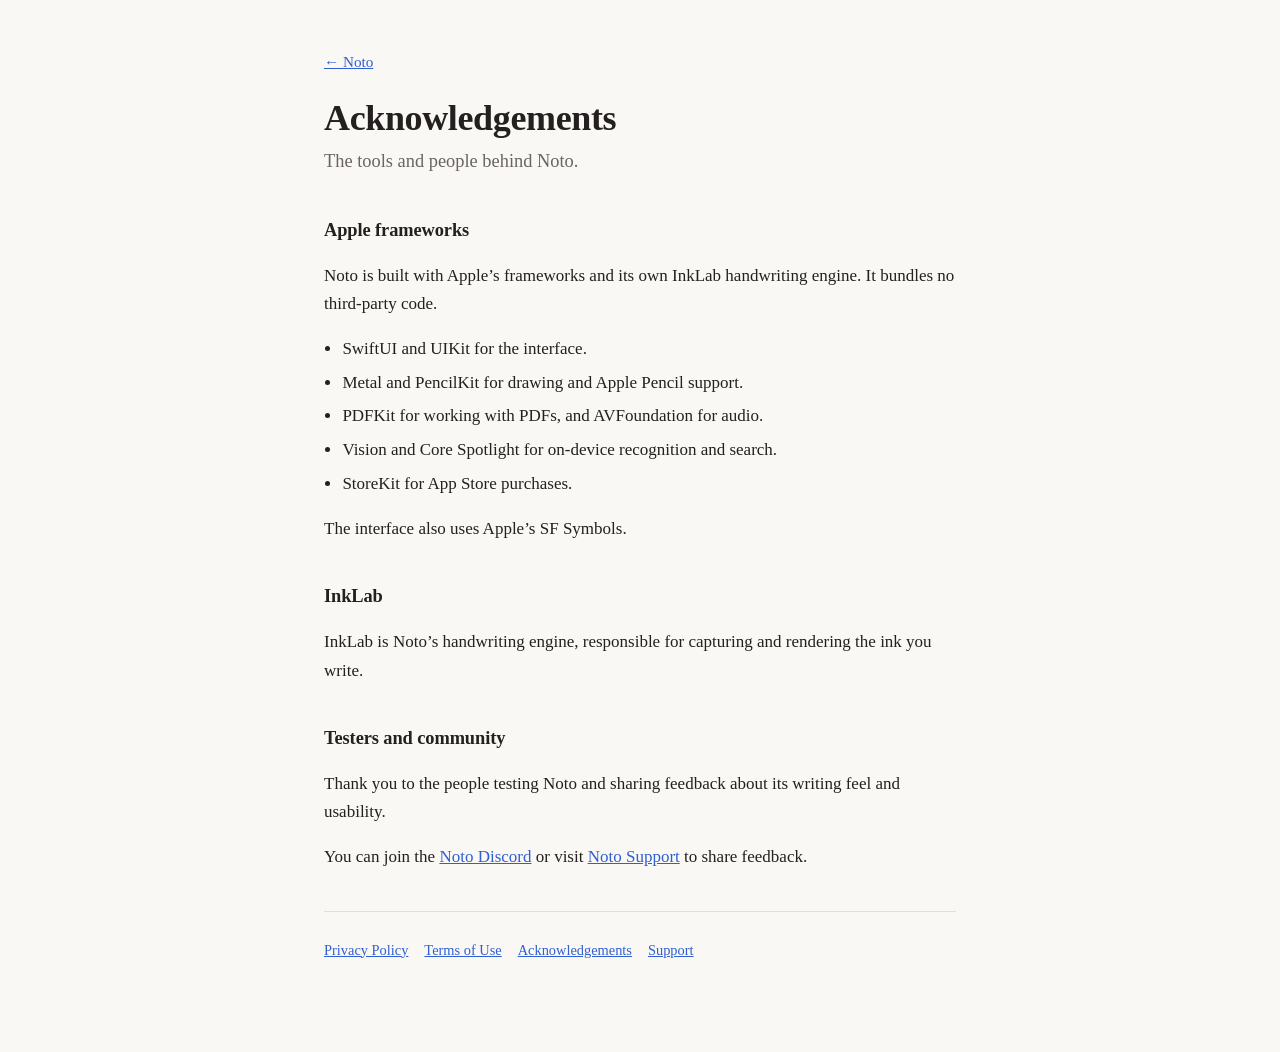
==== acknowledgements.html @ 8928feed "Host Terms and Acknowledgements for Noto About" ====
<!doctype html>
<html lang="en">
<head>
  <meta charset="utf-8">
  <meta name="viewport" content="width=device-width,initial-scale=1">
  <title>Noto — Acknowledgements</title>
  <link rel="stylesheet" href="style.css">
</head>
<body>
<main>
  <a class="back" href="index.html">&larr; Noto</a>
  <h1>Acknowledgements</h1>
  <p class="lede">The tools and people behind Noto.</p>

  <h2>Apple frameworks</h2>
  <p>Noto is built with Apple’s frameworks and its own InkLab handwriting engine. It bundles no third-party code.</p>
  <ul>
    <li>SwiftUI and UIKit for the interface.</li>
    <li>Metal and PencilKit for drawing and Apple Pencil support.</li>
    <li>PDFKit for working with PDFs, and AVFoundation for audio.</li>
    <li>Vision and Core Spotlight for on-device recognition and search.</li>
    <li>StoreKit for App Store purchases.</li>
  </ul>
  <p>The interface also uses Apple’s SF Symbols.</p>

  <h2>InkLab</h2>
  <p>InkLab is Noto’s handwriting engine, responsible for capturing and rendering the ink you write.</p>

  <h2>Testers and community</h2>
  <p>Thank you to the people testing Noto and sharing feedback about its writing feel and usability.</p>
  <p>You can join the <a href="https://discord.gg/qpwDsBKUA7">Noto Discord</a> or visit <a href="support.html">Noto Support</a> to share feedback.</p>

  <nav class="legal-links" aria-label="Legal and support">
    <a href="privacy.html">Privacy Policy</a>
    <a href="terms.html">Terms of Use</a>
    <a href="acknowledgements.html" aria-current="page">Acknowledgements</a>
    <a href="support.html">Support</a>
  </nav>
</main>
</body>
</html>
---- style.css ----
:root {
  --ink: #23201f;
  --muted: #6b6560;
  --paper: #faf8f4;
  --rule: #e4ded4;
  --accent: #2f5fd0;
}
* { box-sizing: border-box; }
body {
  margin: 0;
  background: var(--paper);
  color: var(--ink);
  font: 17px/1.65 ui-serif, Georgia, "Times New Roman", serif;
  -webkit-text-size-adjust: 100%;
}
main { max-width: 42rem; margin: 0 auto; padding: 3rem 1.25rem 5rem; }
h1 { font-size: 2.25rem; line-height: 1.15; margin: 0 0 .4rem; letter-spacing: -.01em; }
h2 { font-size: 1.15rem; margin: 2.4rem 0 .5rem; letter-spacing: -.005em; }
h3 { font-size: 1rem; margin: 1.6rem 0 .3rem; }
p, li { color: var(--ink); }
.lede { font-size: 1.15rem; color: var(--muted); margin: 0 0 2rem; }
.meta { color: var(--muted); font-size: .9rem; }
a { color: var(--accent); }
hr { border: 0; border-top: 1px solid var(--rule); margin: 2.5rem 0; }
ul { padding-left: 1.15rem; }
li { margin: .35rem 0; }
.cards { display: grid; gap: .75rem; margin-top: 1.5rem; }
.card {
  display: block; padding: 1rem 1.1rem; border: 1px solid var(--rule);
  border-radius: 12px; background: #fff; text-decoration: none; color: var(--ink);
}
.card strong { display: block; font-size: 1.05rem; }
.card span { color: var(--muted); font-size: .92rem; }
.back { display: inline-block; margin-bottom: 1.5rem; font-size: .95rem; }
.legal-links {
  display: flex; flex-wrap: wrap; gap: .5rem 1rem;
  margin-top: 2.5rem; padding-top: 1rem;
  border-top: 1px solid var(--rule); font-size: .9rem;
}
.legal-links a, .license-link {
  display: inline-flex; align-items: center; min-height: 44px;
}
@media (prefers-color-scheme: dark) {
  :root { --ink: #ece7e0; --muted: #a09991; --paper: #16140f; --rule: #35302a; --accent: #8fb0ff; }
  .card { background: #1e1b16; }
}
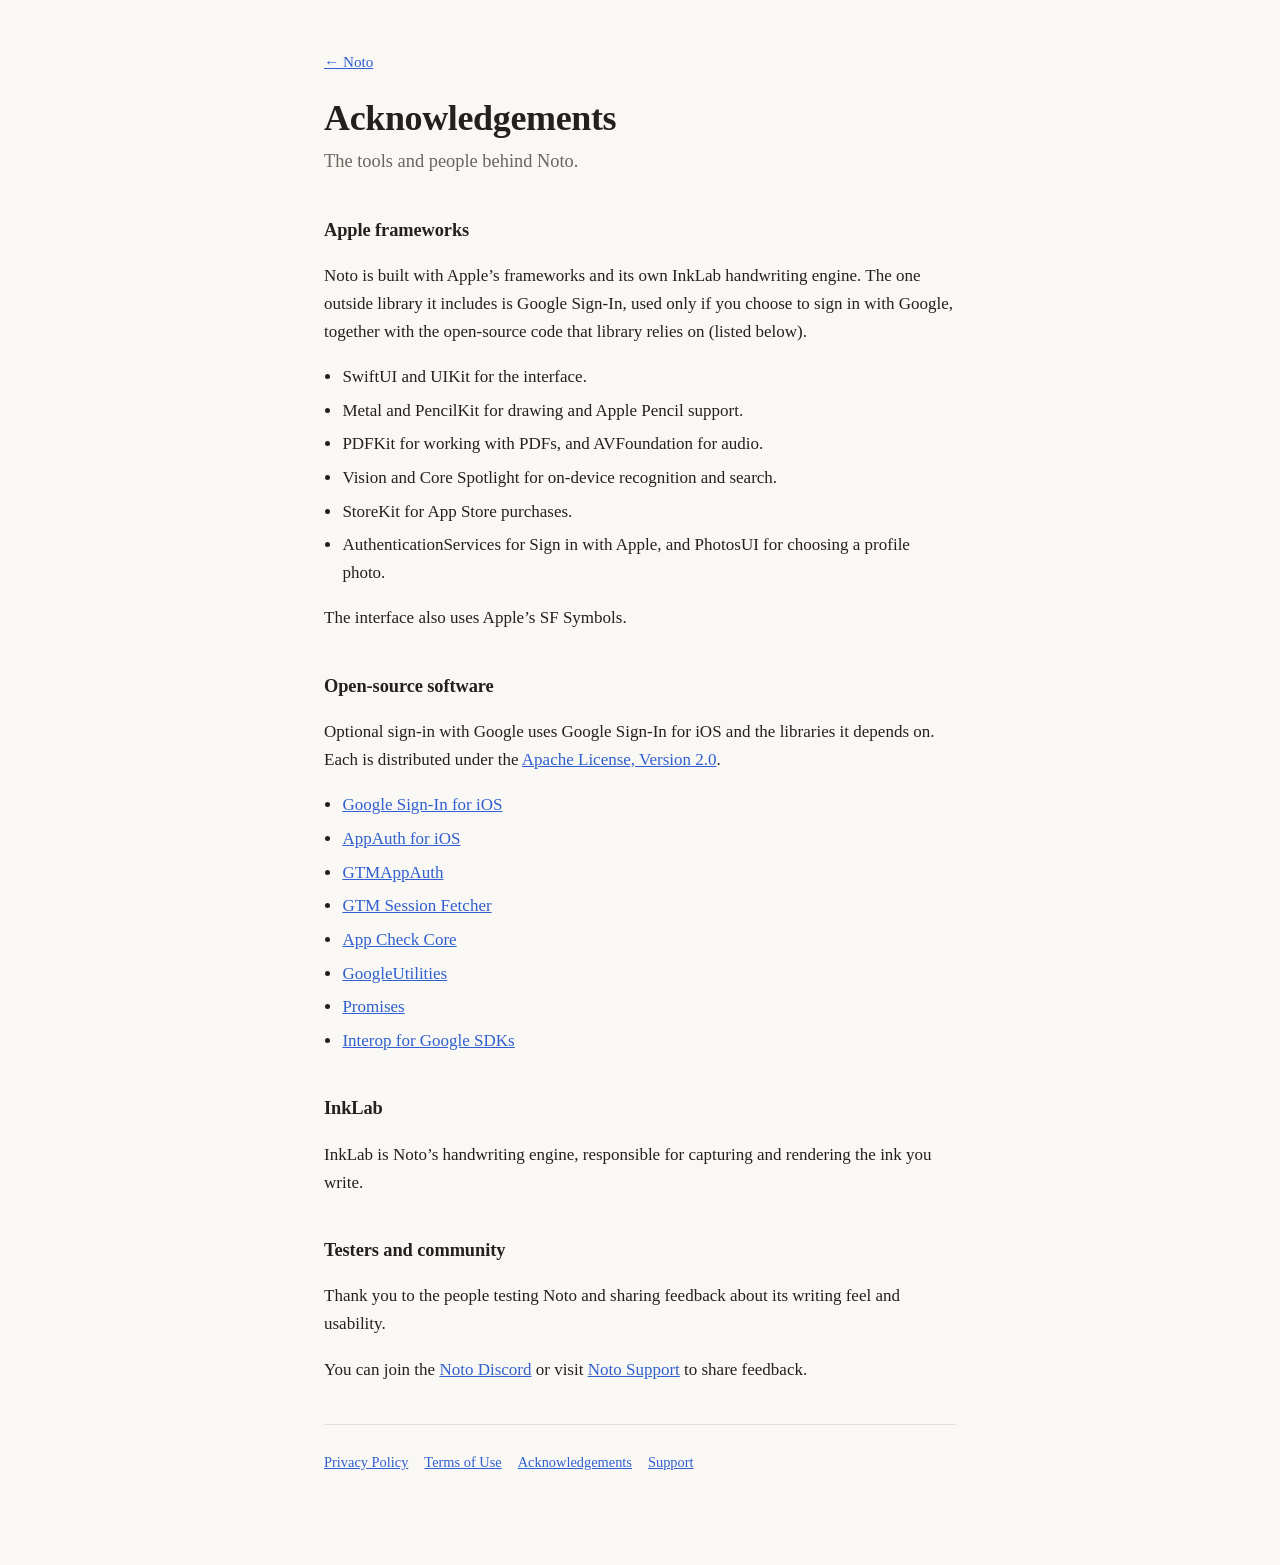
==== commit dcc60f7d: "privacy: optional Apple or Google sign-in, and the Google Sign-In credits Noto's account branch adds" ====
--- a/acknowledgements.html
+++ b/acknowledgements.html
@@ -13,15 +13,29 @@
   <p class="lede">The tools and people behind Noto.</p>
 
   <h2>Apple frameworks</h2>
-  <p>Noto is built with Apple’s frameworks and its own InkLab handwriting engine. It bundles no third-party code.</p>
+  <p>Noto is built with Apple’s frameworks and its own InkLab handwriting engine. The one outside library it includes is Google Sign-In, used only if you choose to sign in with Google, together with the open-source code that library relies on (listed below).</p>
   <ul>
     <li>SwiftUI and UIKit for the interface.</li>
     <li>Metal and PencilKit for drawing and Apple Pencil support.</li>
     <li>PDFKit for working with PDFs, and AVFoundation for audio.</li>
     <li>Vision and Core Spotlight for on-device recognition and search.</li>
     <li>StoreKit for App Store purchases.</li>
+    <li>AuthenticationServices for Sign in with Apple, and PhotosUI for choosing a profile photo.</li>
   </ul>
   <p>The interface also uses Apple’s SF Symbols.</p>
+
+  <h2>Open-source software</h2>
+  <p>Optional sign-in with Google uses Google Sign-In for iOS and the libraries it depends on. Each is distributed under the <a href="https://www.apache.org/licenses/LICENSE-2.0">Apache License, Version 2.0</a>.</p>
+  <ul>
+    <li><a href="https://github.com/google/GoogleSignIn-iOS">Google Sign-In for iOS</a></li>
+    <li><a href="https://github.com/openid/AppAuth-iOS">AppAuth for iOS</a></li>
+    <li><a href="https://github.com/google/GTMAppAuth">GTMAppAuth</a></li>
+    <li><a href="https://github.com/google/gtm-session-fetcher">GTM Session Fetcher</a></li>
+    <li><a href="https://github.com/google/app-check">App Check Core</a></li>
+    <li><a href="https://github.com/google/GoogleUtilities">GoogleUtilities</a></li>
+    <li><a href="https://github.com/google/promises">Promises</a></li>
+    <li><a href="https://github.com/google/interop-ios-for-google-sdks">Interop for Google SDKs</a></li>
+  </ul>
 
   <h2>InkLab</h2>
   <p>InkLab is Noto’s handwriting engine, responsible for capturing and rendering the ink you write.</p>
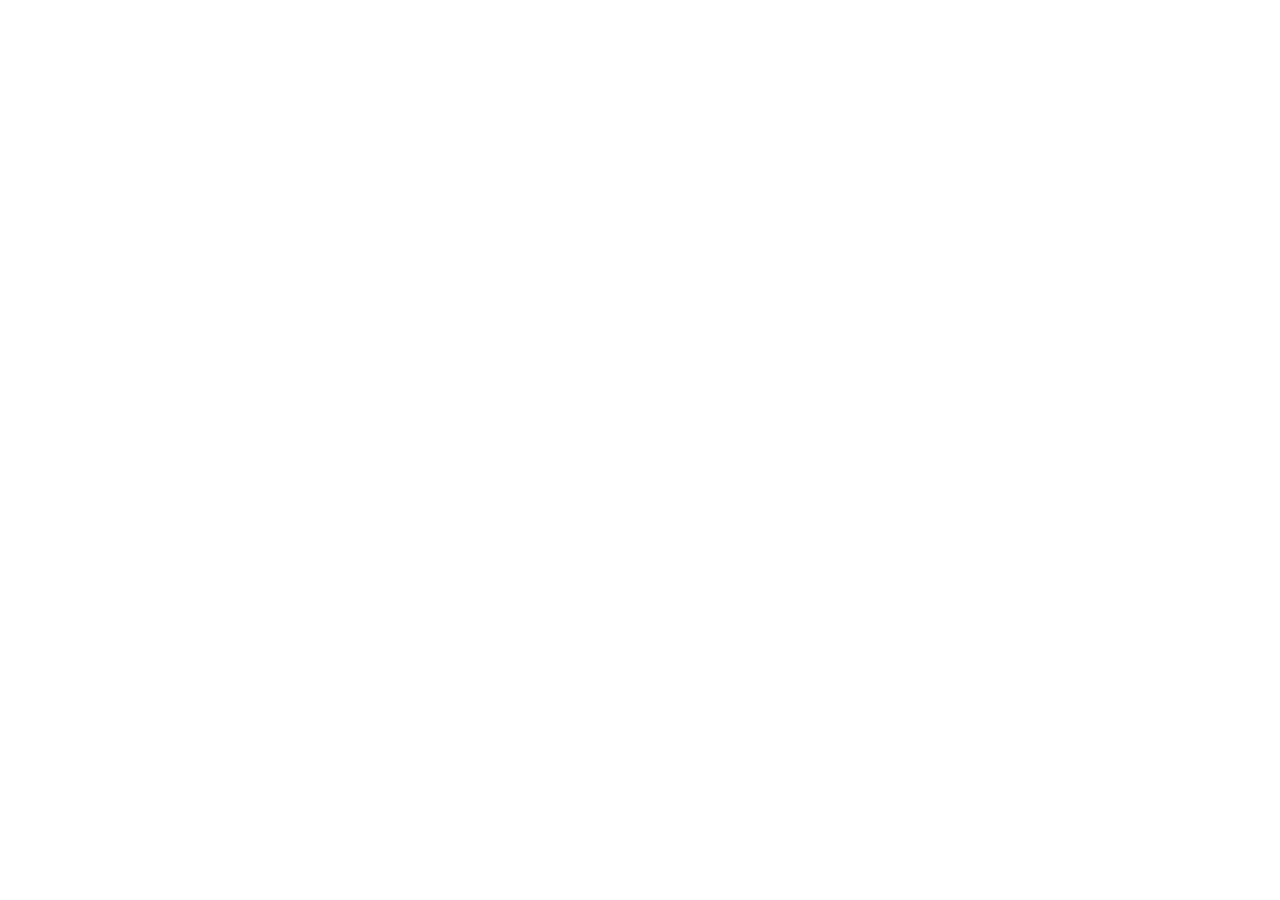
==== commit a9dd55c3: "Legal and support pages redirect to notonotes.com privacy.html, terms.html, acknowledgements.html an" ====
--- a/acknowledgements.html
+++ b/acknowledgements.html
@@ -4,52 +4,15 @@
   <meta charset="utf-8">
   <meta name="viewport" content="width=device-width,initial-scale=1">
   <title>Noto — Acknowledgements</title>
+  <link rel="canonical" href="https://notonotes.com/acknowledgements">
+  <meta http-equiv="refresh" content="0; url=https://notonotes.com/acknowledgements">
   <link rel="stylesheet" href="style.css">
 </head>
 <body>
 <main>
-  <a class="back" href="index.html">&larr; Noto</a>
   <h1>Acknowledgements</h1>
-  <p class="lede">The tools and people behind Noto.</p>
-
-  <h2>Apple frameworks</h2>
-  <p>Noto is built with Apple’s frameworks and its own InkLab handwriting engine. The one outside library it includes is Google Sign-In, used only if you choose to sign in with Google, together with the open-source code that library relies on (listed below).</p>
-  <ul>
-    <li>SwiftUI and UIKit for the interface.</li>
-    <li>Metal and PencilKit for drawing and Apple Pencil support.</li>
-    <li>PDFKit for working with PDFs, and AVFoundation for audio.</li>
-    <li>Vision and Core Spotlight for on-device recognition and search.</li>
-    <li>StoreKit for App Store purchases.</li>
-    <li>AuthenticationServices for Sign in with Apple, and PhotosUI for choosing a profile photo.</li>
-  </ul>
-  <p>The interface also uses Apple’s SF Symbols.</p>
-
-  <h2>Open-source software</h2>
-  <p>Optional sign-in with Google uses Google Sign-In for iOS and the libraries it depends on. Each is distributed under the <a href="https://www.apache.org/licenses/LICENSE-2.0">Apache License, Version 2.0</a>.</p>
-  <ul>
-    <li><a href="https://github.com/google/GoogleSignIn-iOS">Google Sign-In for iOS</a></li>
-    <li><a href="https://github.com/openid/AppAuth-iOS">AppAuth for iOS</a></li>
-    <li><a href="https://github.com/google/GTMAppAuth">GTMAppAuth</a></li>
-    <li><a href="https://github.com/google/gtm-session-fetcher">GTM Session Fetcher</a></li>
-    <li><a href="https://github.com/google/app-check">App Check Core</a></li>
-    <li><a href="https://github.com/google/GoogleUtilities">GoogleUtilities</a></li>
-    <li><a href="https://github.com/google/promises">Promises</a></li>
-    <li><a href="https://github.com/google/interop-ios-for-google-sdks">Interop for Google SDKs</a></li>
-  </ul>
-
-  <h2>InkLab</h2>
-  <p>InkLab is Noto’s handwriting engine, responsible for capturing and rendering the ink you write.</p>
-
-  <h2>Testers and community</h2>
-  <p>Thank you to the people testing Noto and sharing feedback about its writing feel and usability.</p>
-  <p>You can join the <a href="https://discord.gg/qpwDsBKUA7">Noto Discord</a> or visit <a href="support.html">Noto Support</a> to share feedback.</p>
-
-  <nav class="legal-links" aria-label="Legal and support">
-    <a href="privacy.html">Privacy Policy</a>
-    <a href="terms.html">Terms of Use</a>
-    <a href="acknowledgements.html" aria-current="page">Acknowledgements</a>
-    <a href="support.html">Support</a>
-  </nav>
+  <p class="lede">Noto&rsquo;s acknowledgements page now lives at <a href="https://notonotes.com/acknowledgements">notonotes.com/acknowledgements</a>.</p>
+  <p class="meta">If you are not redirected automatically, use the link above.</p>
 </main>
 </body>
 </html>
